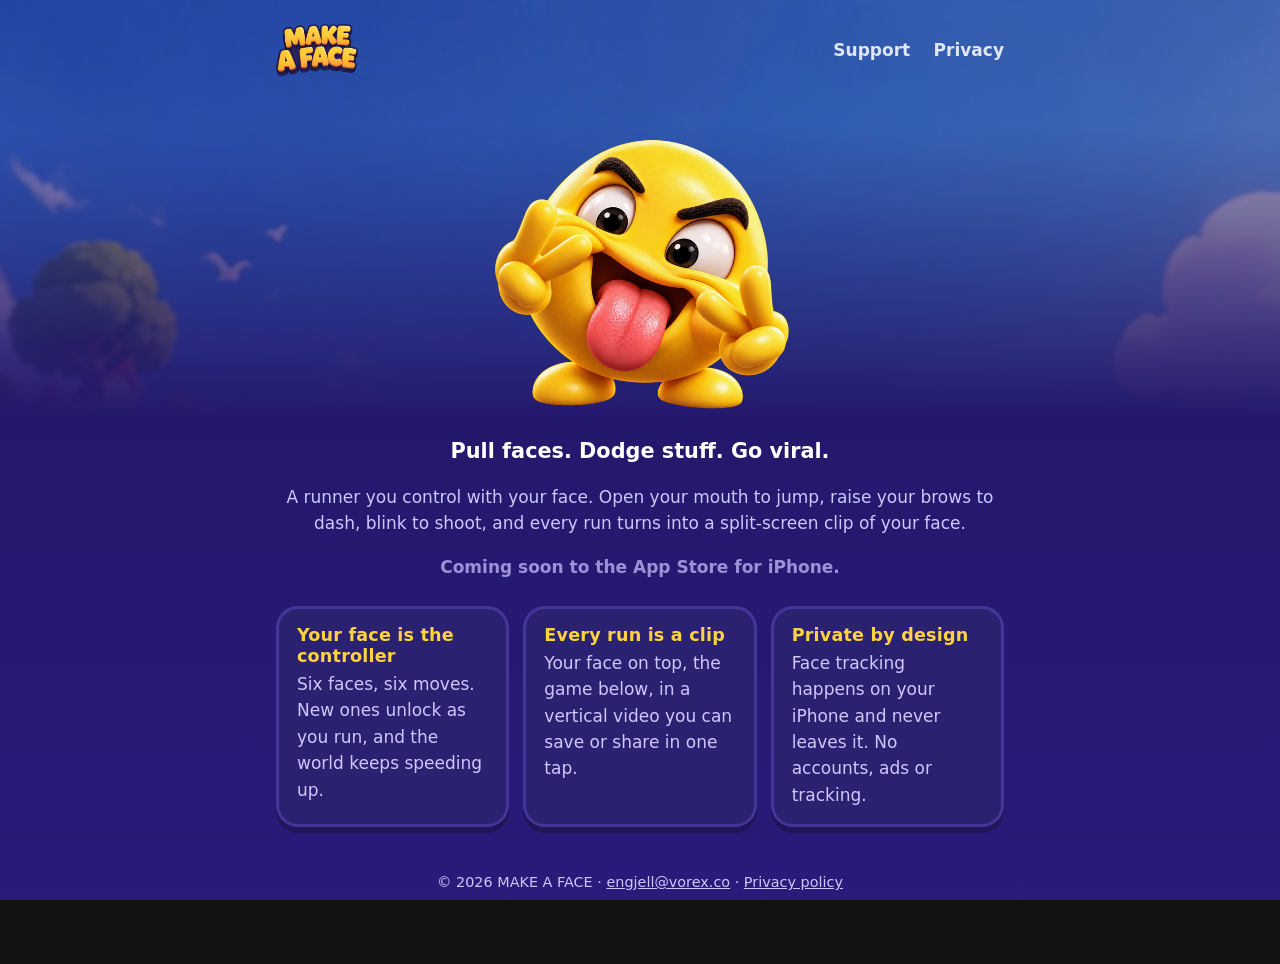
==== index.html @ bb0b6c9d "Update site from make-a-face-game 3b98dc1 Co-Authored-By: Claude Opus 5.5 <noreply@anthropic.com>" ====
<!doctype html>
<html lang="en">
<head>
<meta charset="utf-8">
<meta name="viewport" content="width=device-width, initial-scale=1">
<title>MAKE A FACE: a runner you control with your face</title>
<meta name="description" content="Pull faces to play: open your mouth to jump, raise your brows to dash, blink to shoot.">
<link rel="icon" href="assets/favicon.png">
<link rel="apple-touch-icon" href="assets/apple-touch-icon.png">
<link rel="stylesheet" href="style.css">
</head>
<body>
<div class="sky"></div>
<div class="page">
<header class="bar">
<a class="brand" href=""><img src="assets/logo.png" alt="MAKE A FACE"></a>
<nav>
<a href="support/">Support</a>
<a href="privacy/">Privacy</a>
</nav>
</header>
<main>
<section class="hero">
<img class="mascot" src="assets/mascot.png" alt="The MAKE A FACE mascot sticking its tongue out">
<p class="tagline">Pull faces. Dodge stuff. Go viral.</p>
<p>A runner you control with your face. Open your mouth to jump, raise your brows to dash,
blink to shoot, and every run turns into a split-screen clip of your face.</p>
<p class="soon">Coming soon to the App Store for iPhone.</p>
</section>

<section class="features">
<div class="card"><h3>Your face is the controller</h3><p>Six faces, six moves. New ones unlock as you run, and the world keeps speeding up.</p></div>
<div class="card"><h3>Every run is a clip</h3><p>Your face on top, the game below, in a vertical video you can save or share in one tap.</p></div>
<div class="card"><h3>Private by design</h3><p>Face tracking happens on your iPhone and never leaves it. No accounts, ads or tracking.</p></div>
</section>

</main>
<footer>
<p>© 2026 MAKE A FACE · <a href="mailto:engjell@vorex.co">engjell@vorex.co</a> · <a href="privacy/">Privacy policy</a></p>
</footer>
</div>
</body>
</html>
---- style.css ----
:root {
  --night: #1b1446;
  --top: #1f1660;
  --bottom: #2a1a7a;
  --surface: #2b2171;
  --lip: #443699;
  --yellow: #ffd23f;
  --yellow-lip: #e09e00;
  --text: #ffffff;
  --soft: #cfc7ff;
  --muted: #9c92d9;
  --radius: 22px;
  color-scheme: dark;
}

* { box-sizing: border-box; }

html { -webkit-text-size-adjust: 100%; }

body {
  margin: 0;
  min-height: 100vh;
  background: linear-gradient(var(--top), var(--bottom)) fixed;
  color: var(--text);
  font: 17px/1.55 ui-rounded, "SF Pro Rounded", system-ui, -apple-system, "Segoe UI", Roboto, sans-serif;
}

a { color: var(--yellow); }

.sky {
  position: absolute;
  inset: 0 0 auto 0;
  height: 420px;
  background: url("assets/backdrop.jpg") center top / cover no-repeat;
  -webkit-mask-image: linear-gradient(#000 30%, transparent);
  mask-image: linear-gradient(#000 30%, transparent);
  opacity: 0.55;
  z-index: -1;
}

.page {
  position: relative;
  max-width: 760px;
  margin: 0 auto;
  padding: 24px 16px 56px;
}

header.bar {
  display: flex;
  align-items: center;
  justify-content: space-between;
  gap: 12px;
  margin-bottom: 28px;
}

header.bar .brand img { height: 52px; display: block; }

nav a {
  color: var(--text);
  text-decoration: none;
  font-weight: 800;
  margin-left: 18px;
  opacity: 0.85;
}

nav a[aria-current="page"], nav a:hover { opacity: 1; color: var(--yellow); }

h1, h2, h3 { font-weight: 900; line-height: 1.2; letter-spacing: 0.01em; }
h1 { font-size: 2.3rem; margin: 0 0 8px; color: var(--yellow); text-shadow: 0 3px 0 var(--night); }
h2 { font-size: 1.35rem; margin: 32px 0 10px; }
h3 { font-size: 1.1rem; margin: 22px 0 6px; color: var(--soft); }
p, li { color: var(--soft); }
strong { color: var(--text); }

.card {
  background: var(--surface);
  border: 3px solid var(--lip);
  border-radius: var(--radius);
  padding: 8px 24px 20px;
  margin-top: 18px;
  box-shadow: 0 6px 0 rgba(27, 20, 70, 0.6);
}

.hero { text-align: center; padding-top: 12px; }
.hero .logo { width: min(420px, 82vw); height: auto; }
.hero .mascot { width: min(300px, 64vw); height: auto; margin: 6px auto 0; display: block; }
.tagline { font-size: 1.3rem; font-weight: 900; color: var(--text); margin: 18px 0 6px; }

.features { display: grid; grid-template-columns: repeat(auto-fit, minmax(200px, 1fr)); gap: 14px; margin-top: 26px; text-align: left; }
.features .card { margin: 0; padding: 16px 18px; }
.features h3 { margin: 0 0 4px; color: var(--yellow); }
.features p { margin: 0; }

.button {
  display: inline-block;
  background: var(--yellow);
  color: var(--night);
  font-weight: 900;
  text-decoration: none;
  padding: 14px 26px;
  border-radius: 999px;
  box-shadow: 0 5px 0 var(--yellow-lip);
  margin: 10px 0 6px;
}

.button:active { transform: translateY(3px); box-shadow: 0 2px 0 var(--yellow-lip); }

.soon { color: var(--muted); font-weight: 800; }

footer {
  margin-top: 44px;
  color: var(--muted);
  font-size: 0.9rem;
  text-align: center;
}

footer a { color: var(--soft); }

@media (max-width: 520px) {
  h1 { font-size: 1.9rem; }
  header.bar { flex-wrap: wrap; }
  nav a { margin: 0 14px 0 0; }
  .card { padding: 6px 18px 16px; }
}
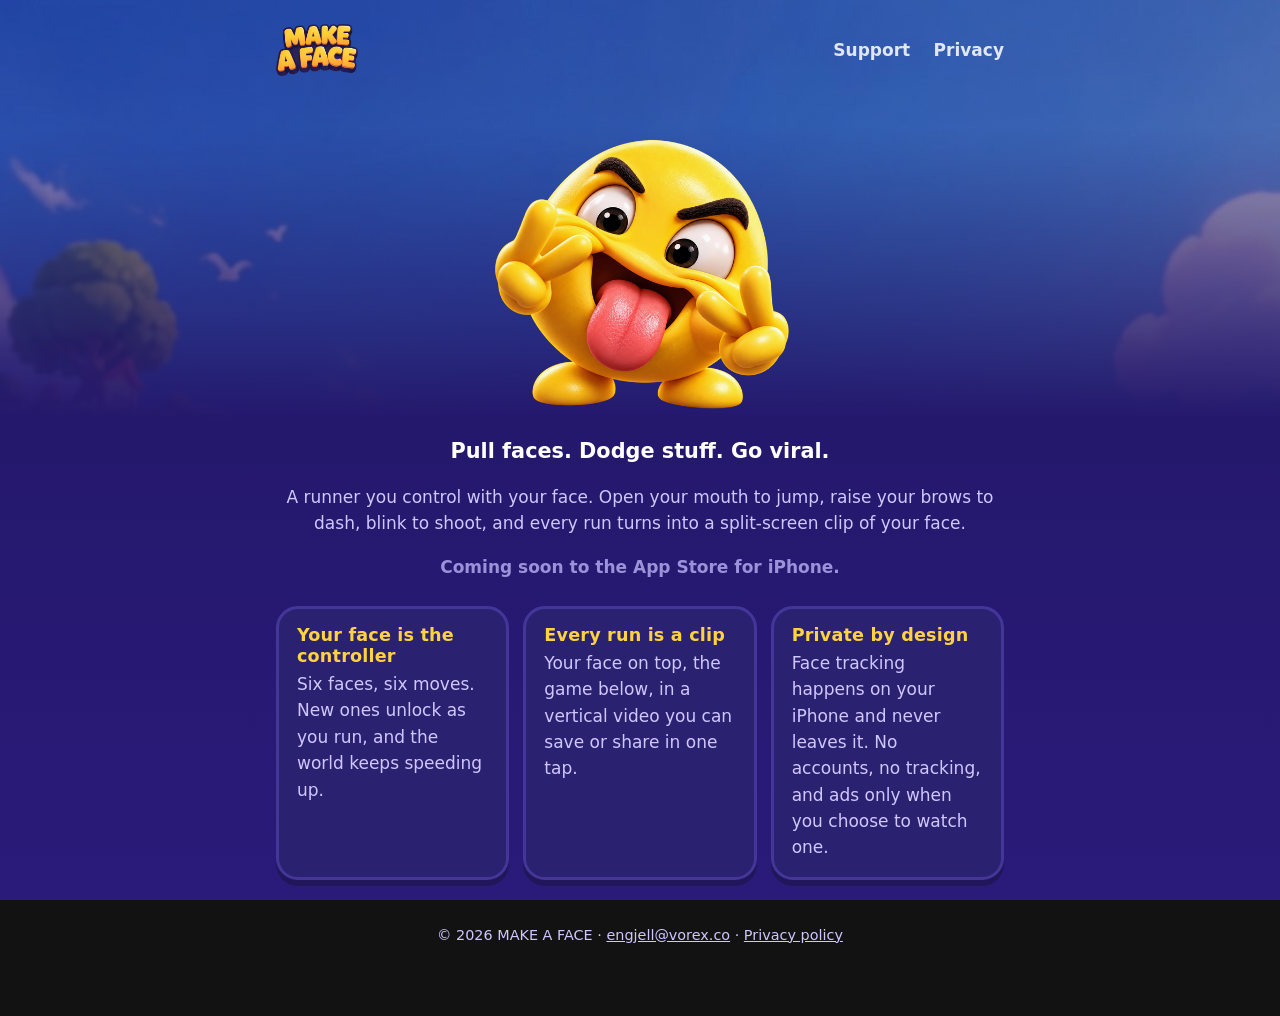
==== commit 3e7b510f: "Update site from make-a-face-game ca5649f" ====
--- a/index.html
+++ b/index.html
@@ -31,7 +31,7 @@
 <section class="features">
 <div class="card"><h3>Your face is the controller</h3><p>Six faces, six moves. New ones unlock as you run, and the world keeps speeding up.</p></div>
 <div class="card"><h3>Every run is a clip</h3><p>Your face on top, the game below, in a vertical video you can save or share in one tap.</p></div>
-<div class="card"><h3>Private by design</h3><p>Face tracking happens on your iPhone and never leaves it. No accounts, ads or tracking.</p></div>
+<div class="card"><h3>Private by design</h3><p>Face tracking happens on your iPhone and never leaves it. No accounts, no tracking, and ads only when you choose to watch one.</p></div>
 </section>
 
 </main>
